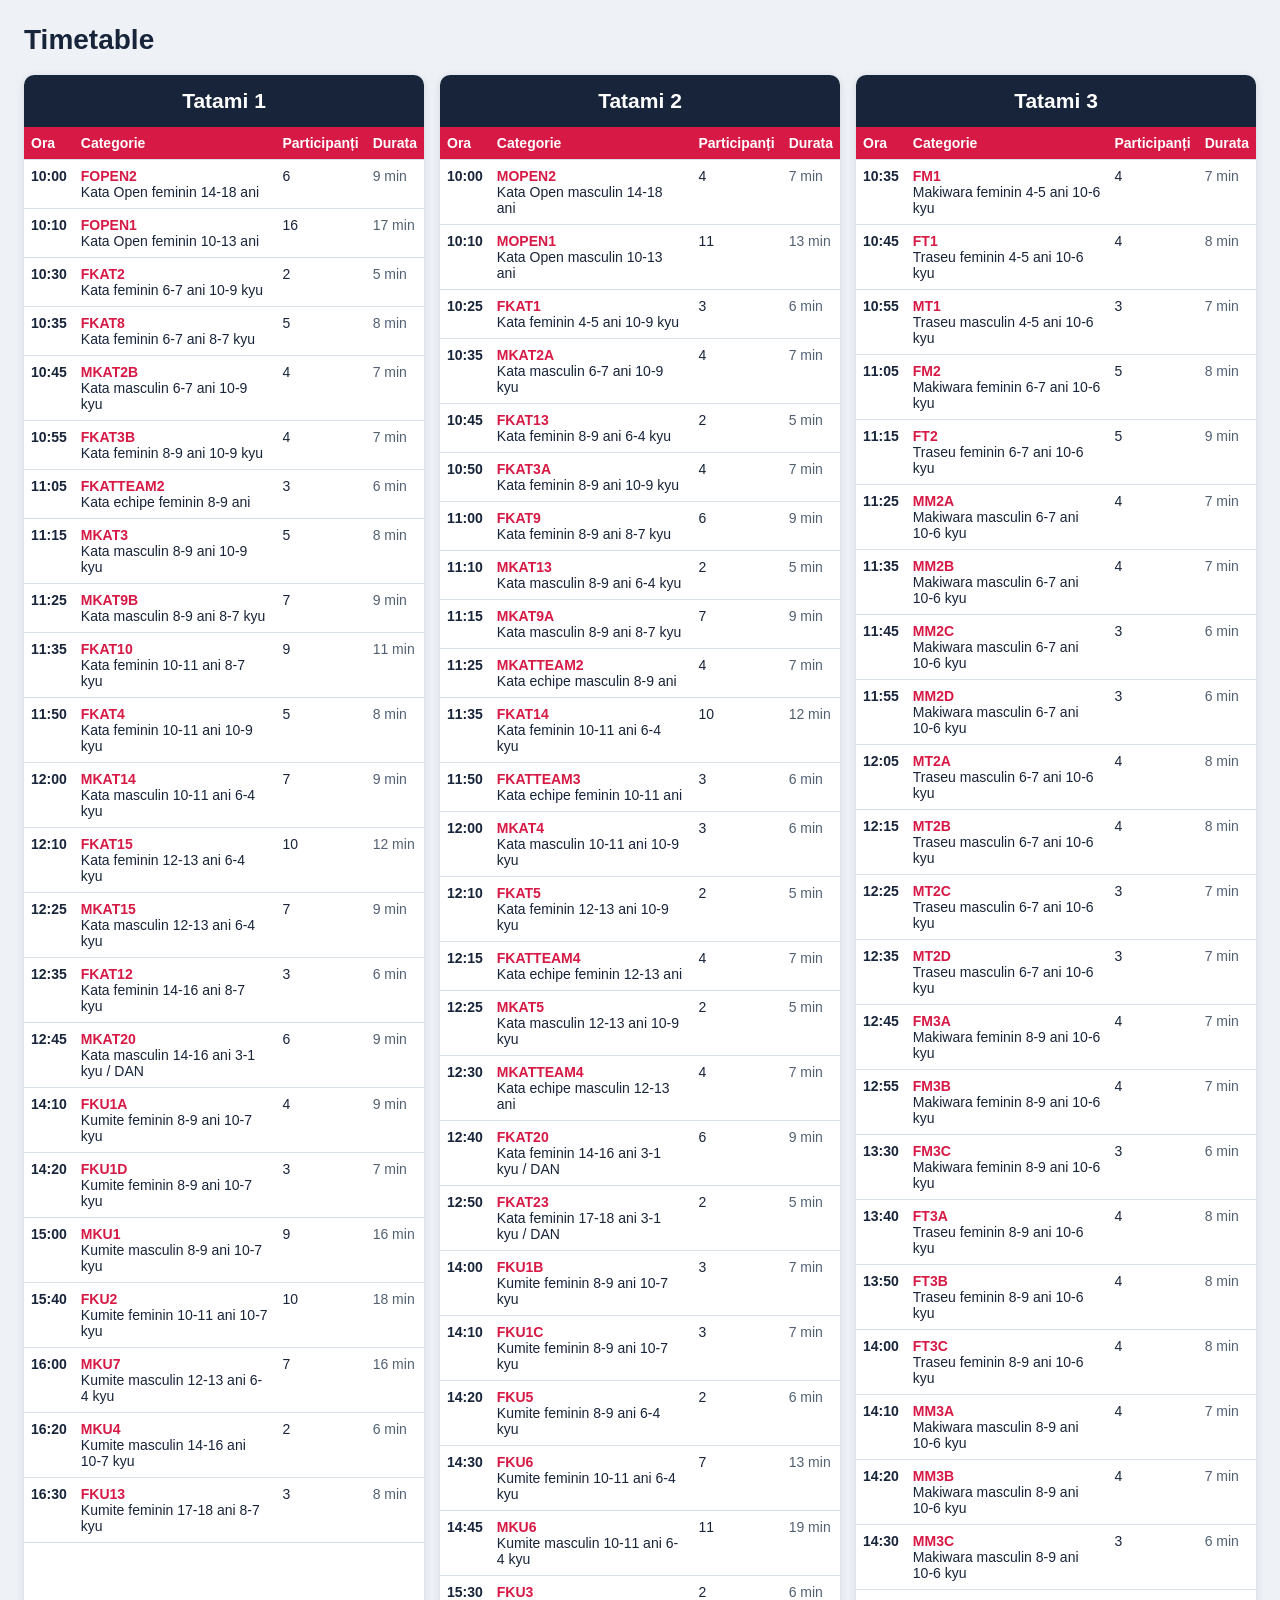
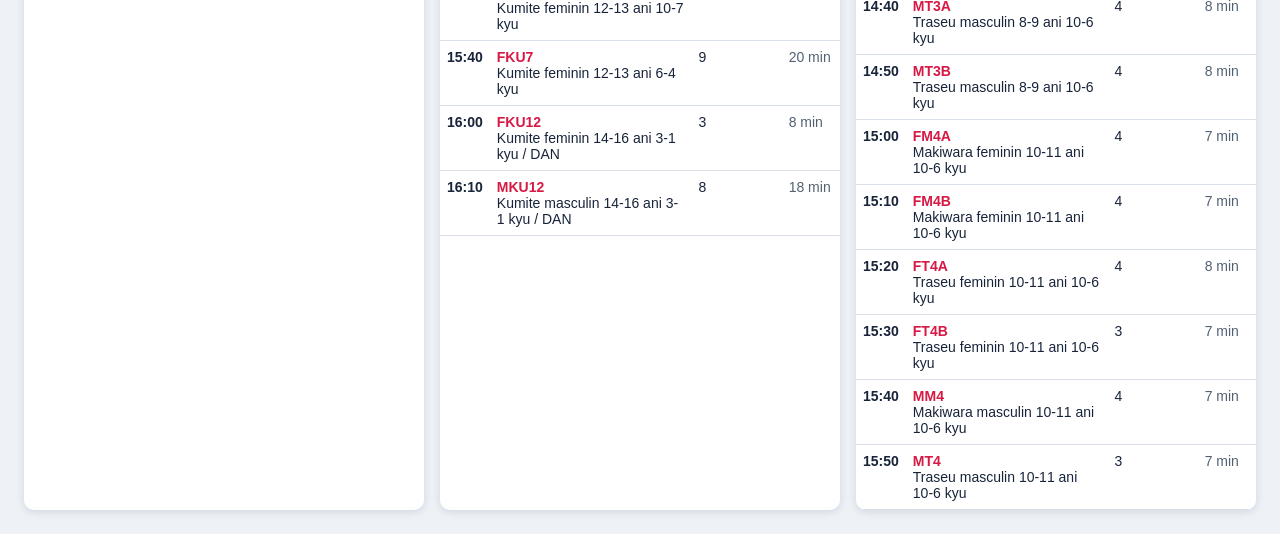
==== index.html @ 2281ba63 "Publish competition site Co-authored-by: Copilot <223556219+Copilot@users.noreply.github.com>" ====
<!doctype html><meta charset="utf-8"><title>Cupa Masaki Făgăraș</title><meta http-equiv="refresh" content="0; url=competitie/"><p><a href="competitie/">Timetable competiție</a> | <a href="cluburi/">Rapoarte cluburi</a></p>
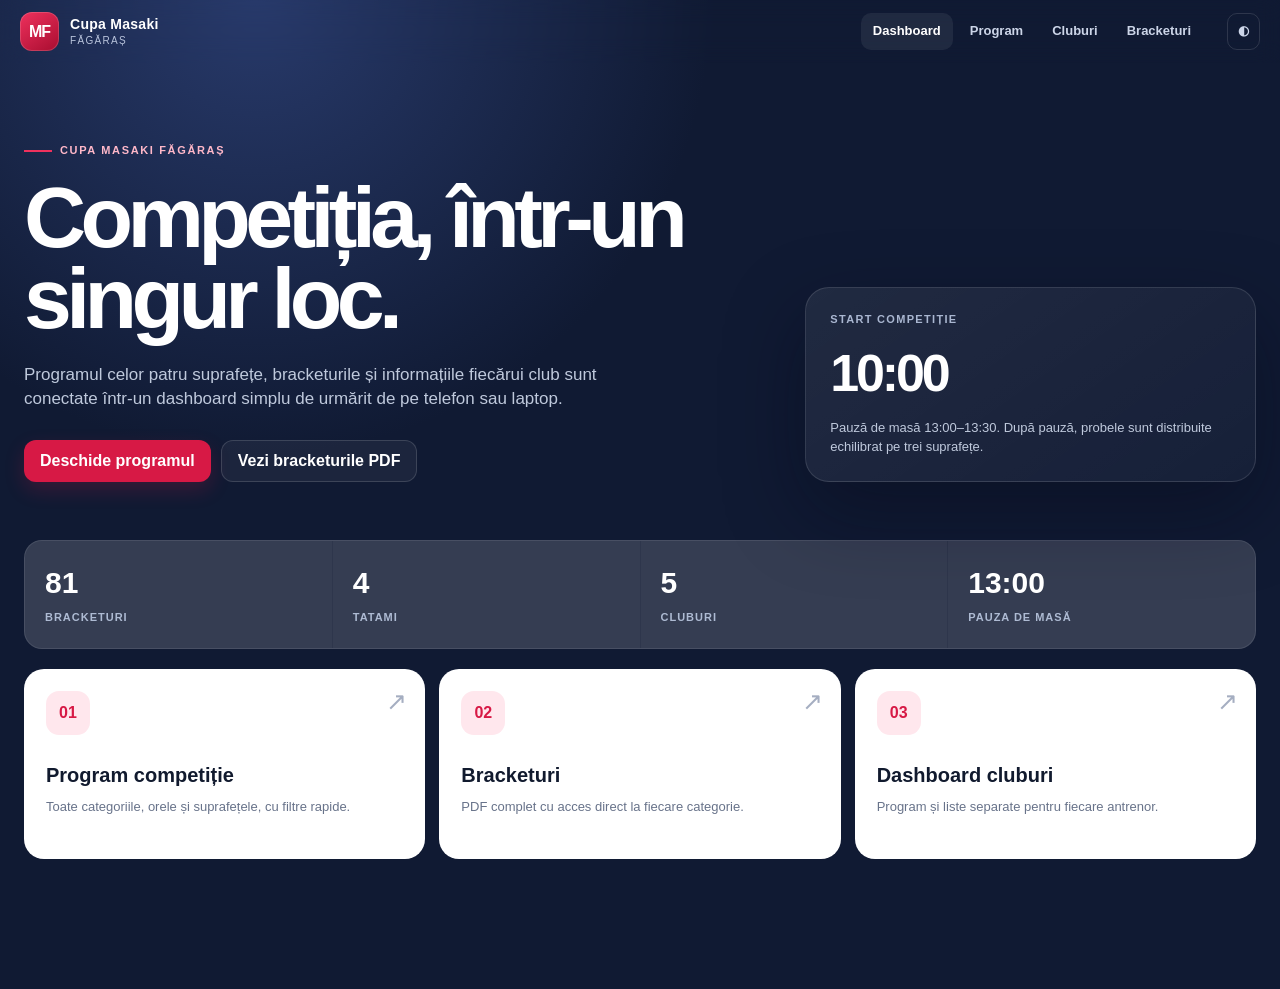
==== commit 624a9dda: "UPP" ====
--- a/index.html
+++ b/index.html
@@ -1 +1,19 @@
-<!doctype html><meta charset="utf-8"><title>Cupa Masaki Făgăraș</title><meta http-equiv="refresh" content="0; url=competitie/"><p><a href="competitie/">Timetable competiție</a> | <a href="cluburi/">Rapoarte cluburi</a></p>+<!doctype html>
+<html lang="ro"><head><meta charset="utf-8"><meta name="viewport" content="width=device-width,initial-scale=1"><meta name="theme-color" content="#101a33"><title>Cupa Masaki Făgăraș — Dashboard</title><link rel="stylesheet" href="assets/theme.css"></head>
+<body class="dashboard-page">
+<main>
+  <section class="dashboard-hero">
+    <div><span class="eyebrow">Cupa Masaki Făgăraș</span><h1>Competiția, într-un singur loc.</h1><p>Programul celor patru suprafețe, bracketurile și informațiile fiecărui club sunt conectate într-un dashboard simplu de urmărit de pe telefon sau laptop.</p><div class="hero-actions"><a class="btn btn-primary" href="competitie/">Deschide programul</a><a class="btn btn-secondary" href="bracketuri.pdf" target="_blank">Vezi bracketurile PDF</a></div></div>
+    <aside class="hero-panel"><div class="hero-panel-label">Start competiție</div><div class="hero-panel-time">10:00</div><p>Pauză de masă 13:00–13:30. După pauză, probele sunt distribuite echilibrat pe trei suprafețe.</p></aside>
+  </section>
+  <section class="dashboard-main">
+    <div class="dashboard-stats"><div class="dashboard-stat"><strong data-stat="categories">81</strong><span>bracketuri</span></div><div class="dashboard-stat"><strong>4</strong><span>tatami</span></div><div class="dashboard-stat"><strong>5</strong><span>cluburi</span></div><div class="dashboard-stat"><strong>13:00</strong><span>pauza de masă</span></div></div>
+    <div class="quick-grid">
+      <a class="quick-card" href="competitie/"><span class="quick-icon">01</span><h2>Program competiție</h2><p>Toate categoriile, orele și suprafețele, cu filtre rapide.</p></a>
+      <a class="quick-card" href="bracketuri.pdf" target="_blank"><span class="quick-icon">02</span><h2>Bracketuri</h2><p>PDF complet cu acces direct la fiecare categorie.</p></a>
+      <a class="quick-card" href="cluburi/"><span class="quick-icon">03</span><h2>Dashboard cluburi</h2><p>Program și liste separate pentru fiecare antrenor.</p></a>
+    </div>
+  </section>
+</main>
+<script src="assets/app.js"></script>
+</body></html>
--- a/assets/theme.css
+++ b/assets/theme.css
@@ -0,0 +1,26 @@
+:root{
+  --ink:#111a2e;--muted:#68738a;--paper:#f4f6fb;--card:#fff;--line:#dfe4ee;
+  --navy:#101a33;--navy-2:#1a2848;--red:#d71945;--red-2:#ef315d;--gold:#f0b429;
+  --blue:#356bd8;--green:#16845b;--shadow:0 14px 34px rgba(20,30,55,.10);
+  --radius:18px;--font:Inter,ui-sans-serif,-apple-system,BlinkMacSystemFont,"Segoe UI",sans-serif;
+}
+*{box-sizing:border-box}html{scroll-behavior:smooth}body{font-family:var(--font)!important;margin:0!important;background:var(--paper)!important;color:var(--ink)!important;line-height:1.45}
+a{color:inherit}button,input,select{font:inherit}.app-header{position:sticky;top:0;z-index:50;display:flex;align-items:center;gap:24px;padding:12px max(20px,calc((100vw - 1500px)/2));background:rgba(16,26,51,.96);color:#fff;box-shadow:0 8px 24px #0a102030;backdrop-filter:blur(12px)}
+body.has-shell{padding-bottom:50px}.brand{display:flex;align-items:center;gap:11px;text-decoration:none;white-space:nowrap}.brand-mark{display:grid;place-items:center;width:39px;height:39px;border-radius:12px;background:linear-gradient(145deg,var(--red-2),#a80d30);font-weight:900;letter-spacing:-1px;box-shadow:inset 0 0 0 1px #ffffff28}.brand-copy{display:flex;flex-direction:column;line-height:1.05}.brand-copy strong{font-size:14px;letter-spacing:.02em}.brand-copy small{font-size:10px;color:#b9c4dc;text-transform:uppercase;letter-spacing:.13em;margin-top:4px}
+.app-nav{display:flex;align-items:center;gap:5px;margin-left:auto}.app-nav a,.icon-button{padding:9px 12px;border-radius:10px;text-decoration:none;color:#ccd5e8;font-size:13px;font-weight:700;border:0;background:transparent;cursor:pointer}.app-nav a:hover,.app-nav a[aria-current="page"],.icon-button:hover{background:#ffffff12;color:#fff}.icon-button{border:1px solid #ffffff20;padding:8px 10px}
+body>h1,body>.page-title{max-width:1500px;margin:34px auto 8px!important;padding:0 24px;font-size:clamp(28px,3.2vw,46px);letter-spacing:-.045em;line-height:1.06;color:var(--ink)}
+.page-intro,.page-tools,.metric-strip,.dashboard-main,.dashboard-hero,.club-grid{max-width:1500px;margin-left:auto;margin-right:auto}.page-intro{padding:0 24px;color:var(--muted);font-size:15px;margin-bottom:20px}.page-tools{position:sticky;top:72px;z-index:30;display:flex;gap:10px;align-items:center;flex-wrap:wrap;margin-bottom:18px;padding:12px 24px;background:linear-gradient(var(--paper) 72%,transparent)}
+.control{display:flex;align-items:center;gap:8px;min-height:42px;background:var(--card);border:1px solid var(--line);border-radius:12px;padding:0 13px;box-shadow:0 4px 14px #111a2e0a}.control input,.control select{border:0;outline:0;background:transparent;color:var(--ink);min-width:160px}.control input{width:min(300px,55vw)}.control-label{font-size:12px;font-weight:800;color:var(--muted);text-transform:uppercase;letter-spacing:.06em}.btn{display:inline-flex;align-items:center;justify-content:center;gap:8px;min-height:42px;padding:0 16px;border:0;border-radius:12px;font-weight:800;text-decoration:none;cursor:pointer}.btn-primary{background:var(--red);color:#fff;box-shadow:0 8px 20px #d7194533}.btn-secondary{background:var(--card);color:var(--ink);border:1px solid var(--line)}.btn:hover{transform:translateY(-1px)}
+.metric-strip{display:grid;grid-template-columns:repeat(4,minmax(0,1fr));gap:12px;padding:0 24px;margin-bottom:24px}.metric{background:var(--card);border:1px solid var(--line);border-radius:15px;padding:16px 18px;box-shadow:0 5px 18px #111a2e08}.metric strong{display:block;font-size:25px;letter-spacing:-.04em}.metric span{display:block;color:var(--muted);font-size:12px;font-weight:700;margin-top:2px}
+.columns{max-width:1500px;margin:0 auto!important;padding:0 24px;display:grid!important;grid-template-columns:repeat(4,minmax(270px,1fr))!important;gap:14px!important;align-items:start}.column{background:var(--card)!important;border:1px solid var(--line);border-radius:var(--radius)!important;overflow:hidden;box-shadow:var(--shadow)!important}.column h2{position:static;z-index:4;margin:0!important;padding:15px 17px!important;background:linear-gradient(135deg,var(--navy),var(--navy-2))!important;color:#fff!important;text-align:left!important;font-size:16px;letter-spacing:-.01em}.column h2::before{content:"";display:inline-block;width:8px;height:8px;border-radius:50%;background:var(--gold);margin-right:9px;box-shadow:0 0 0 4px #f0b42922}.column table{font-size:12px}.column th{position:static;background:#edf0f7!important;color:#566179!important;text-transform:uppercase;font-size:9px;letter-spacing:.08em;padding:9px 7px!important}.column td{padding:9px 7px!important}.column tr:hover td{background:#f9faff}.column .time{font-size:12px;color:var(--navy)}.column .code a{display:inline-block;background:#ffe8ee;color:#b20d32!important;padding:2px 6px;border-radius:6px}.column .code+div{margin-top:4px;line-height:1.25;color:#46516a}.duration{font-size:10px}.break td{background:#fff5cd!important;color:#755000!important;padding:12px!important}.is-hidden{display:none!important}
+.category-block{max-width:1100px;margin:0 auto 12px!important;background:var(--card)!important;border:1px solid var(--line);border-radius:15px!important;overflow:hidden;box-shadow:0 7px 20px #111a2e0a!important}.category-title{padding:13px 16px!important;background:var(--navy)!important;color:#dfe6f4!important;font-size:13px;line-height:1.55}.category-title a{color:#fff!important;text-decoration:none;font-weight:800}.category-title a:hover{text-decoration:underline}.category-table th{background:#edf0f7!important;color:#526077!important;text-transform:uppercase;font-size:10px;letter-spacing:.06em}.category-table td{padding:10px 14px!important}.category-block.match-highlight{box-shadow:0 0 0 2px var(--red),var(--shadow)!important}.band{width:8px!important;border-radius:5px!important}.rosu{background:#fff0f2!important}.albastru{background:#eef3ff!important}
+body.club-page>section.category-block,body.club-list-page>div,body.club-list-page>table{margin-left:auto!important;margin-right:auto!important;max-width:1100px}.table-wrap{max-width:1500px;margin:0 auto;padding:0 24px;overflow:auto}.table-wrap table,body.club-list-page>table{background:var(--card);border-radius:14px;overflow:hidden;box-shadow:var(--shadow);border:1px solid var(--line)}
+table{border-collapse:separate!important;border-spacing:0;width:100%}th,td{border-bottom:1px solid var(--line)!important}th{background:var(--navy)!important;color:#fff!important}tr:last-child td{border-bottom:0!important}.hidden{display:none!important}
+.dashboard-page{background:radial-gradient(circle at 20% 0,#283a6b 0,transparent 32%),var(--navy)!important;color:#fff!important;min-height:100vh}.dashboard-page .app-header{background:transparent;box-shadow:none}.dashboard-hero{display:grid;grid-template-columns:1.25fr .75fr;gap:30px;padding:72px 24px 38px}.eyebrow{display:inline-flex;align-items:center;gap:8px;color:#ffb8c9;text-transform:uppercase;letter-spacing:.15em;font-size:11px;font-weight:900}.eyebrow::before{content:"";width:28px;height:2px;background:var(--red-2)}.dashboard-hero h1{font-size:clamp(45px,7vw,86px);line-height:.94;letter-spacing:-.065em;margin:18px 0 24px;max-width:850px}.dashboard-hero p{max-width:650px;color:#bfc9dc;font-size:17px}.hero-actions{display:flex;gap:10px;flex-wrap:wrap;margin-top:28px}.dashboard-page .btn-secondary{background:#ffffff0d;color:#fff;border-color:#ffffff24}.hero-panel{align-self:end;background:linear-gradient(145deg,#ffffff12,#ffffff07);border:1px solid #ffffff1f;border-radius:24px;padding:24px;box-shadow:0 30px 80px #05081766}.hero-panel-label{color:#aab7d1;font-size:11px;text-transform:uppercase;letter-spacing:.12em;font-weight:800}.hero-panel-time{font-size:52px;font-weight:900;letter-spacing:-.06em;margin:8px 0}.hero-panel p{font-size:13px;margin:0}.dashboard-main{padding:0 24px 80px}.quick-grid{display:grid;grid-template-columns:repeat(4,1fr);gap:14px}.quick-card{position:relative;min-height:190px;padding:22px;background:#fff;color:var(--ink);border-radius:20px;text-decoration:none;overflow:hidden;transition:.2s transform,.2s box-shadow}.quick-card:hover{transform:translateY(-4px);box-shadow:0 24px 50px #05081755}.quick-card::after{content:"↗";position:absolute;right:18px;top:14px;font-size:25px;color:#a5aec1}.quick-icon{display:grid;place-items:center;width:44px;height:44px;border-radius:13px;background:#ffe7ed;color:var(--red);font-weight:900;margin-bottom:26px}.quick-card h2{font-size:20px;margin:0 0 8px}.quick-card p{font-size:13px;color:var(--muted);margin:0}.dashboard-stats{display:grid;grid-template-columns:repeat(4,1fr);gap:1px;margin:20px 0;background:#ffffff20;border:1px solid #ffffff20;border-radius:18px;overflow:hidden}.dashboard-stat{padding:20px;background:#ffffff09}.dashboard-stat strong{display:block;font-size:30px}.dashboard-stat span{font-size:11px;color:#aebbd3;text-transform:uppercase;letter-spacing:.09em;font-weight:800}
+.club-grid{padding:0 24px;display:grid;grid-template-columns:repeat(3,1fr);gap:14px}.club-grid li{list-style:none;background:var(--card);border:1px solid var(--line);border-radius:16px;padding:18px;box-shadow:0 6px 18px #111a2e0a}.club-grid li:first-child{grid-column:1/-1}.club-grid b{display:block;font-size:16px;margin-bottom:10px}.club-grid a{display:inline-flex;margin-right:6px;padding:7px 10px;background:#f0f3f9;border-radius:9px;text-decoration:none;font-size:12px;font-weight:800}.empty-state{max-width:700px;margin:30px auto;padding:30px;text-align:center;color:var(--muted);background:var(--card);border:1px dashed #b9c1d1;border-radius:16px}
+body.dark-mode{--ink:#edf1fa;--muted:#aab4c7;--paper:#0d1426;--card:#151f35;--line:#29344d;--navy:#0a1020;--navy-2:#1a2848;--shadow:0 15px 35px #0005}body.dark-mode .control input,body.dark-mode .control select{color:#fff}body.dark-mode .column th,body.dark-mode .category-table th{background:#202c44!important;color:#b9c4d8!important}body.dark-mode .column tr:hover td{background:#1a263d}body.dark-mode .column .code+div{color:#bdc6d8}body.dark-mode .btn-secondary{color:#fff}body.dark-mode .club-grid a{background:#202c44}
+@media(min-width:1181px){.quick-grid{grid-template-columns:repeat(3,minmax(0,1fr))}}
+@media(max-width:1180px){.columns{grid-template-columns:repeat(2,minmax(280px,1fr))!important}.quick-grid{grid-template-columns:repeat(2,1fr)}.column h2,.column th{position:static}}
+@media(max-width:760px){.app-header{gap:10px;padding:10px 14px}.brand-copy{display:none}.app-nav{position:fixed;left:10px;right:10px;bottom:10px;z-index:80;justify-content:space-around;padding:5px;background:rgba(16,26,51,.97);border:1px solid #ffffff1c;border-radius:14px;box-shadow:0 12px 34px #0008}.app-nav a{font-size:11px;padding:8px}.page-tools{top:58px;padding:10px 14px}.metric-strip{grid-template-columns:repeat(2,1fr);padding:0 14px}.columns{grid-template-columns:1fr!important;padding:0 12px}.dashboard-hero{grid-template-columns:1fr;padding-top:42px}.dashboard-hero h1{font-size:48px}.quick-grid{grid-template-columns:1fr}.dashboard-stats{grid-template-columns:repeat(2,1fr)}.club-grid{grid-template-columns:1fr;padding:0 14px}.control{flex:1}.control input{width:100%;min-width:0}body>h1,body>.page-title{padding:0 16px;margin-top:24px!important}.page-intro{padding:0 16px}.category-block{margin-left:10px!important;margin-right:10px!important}.hero-panel{display:none}}
+@media(max-width:760px){html,body{max-width:100%;overflow-x:hidden}.app-header{min-height:58px}.page-tools{gap:8px}.page-tools .control:first-child{flex-basis:100%;min-width:0}.page-tools .control input{min-width:0}.page-tools .btn{flex:1 1 auto;padding:0 10px;font-size:12px}.category-block{width:calc(100% - 20px);max-width:calc(100% - 20px)}.category-title{overflow-wrap:anywhere}.category-table{table-layout:fixed}.category-table td,.category-table th{overflow-wrap:anywhere}body>h1,body>.page-title{overflow-wrap:anywhere;font-size:clamp(25px,7vw,38px)}.app-nav a{font-size:10px;padding:8px 6px}.brand{margin-right:auto}}
+@media print{.app-header,.page-tools,.hero-actions,.icon-button{display:none!important}body{background:#fff!important}.columns{display:block!important;padding:0}.column,.category-block{box-shadow:none!important;break-inside:avoid;margin-bottom:14px!important}.column h2,.column th{position:static}.category-block{max-width:none}a{text-decoration:none}.metric-strip{display:none}}
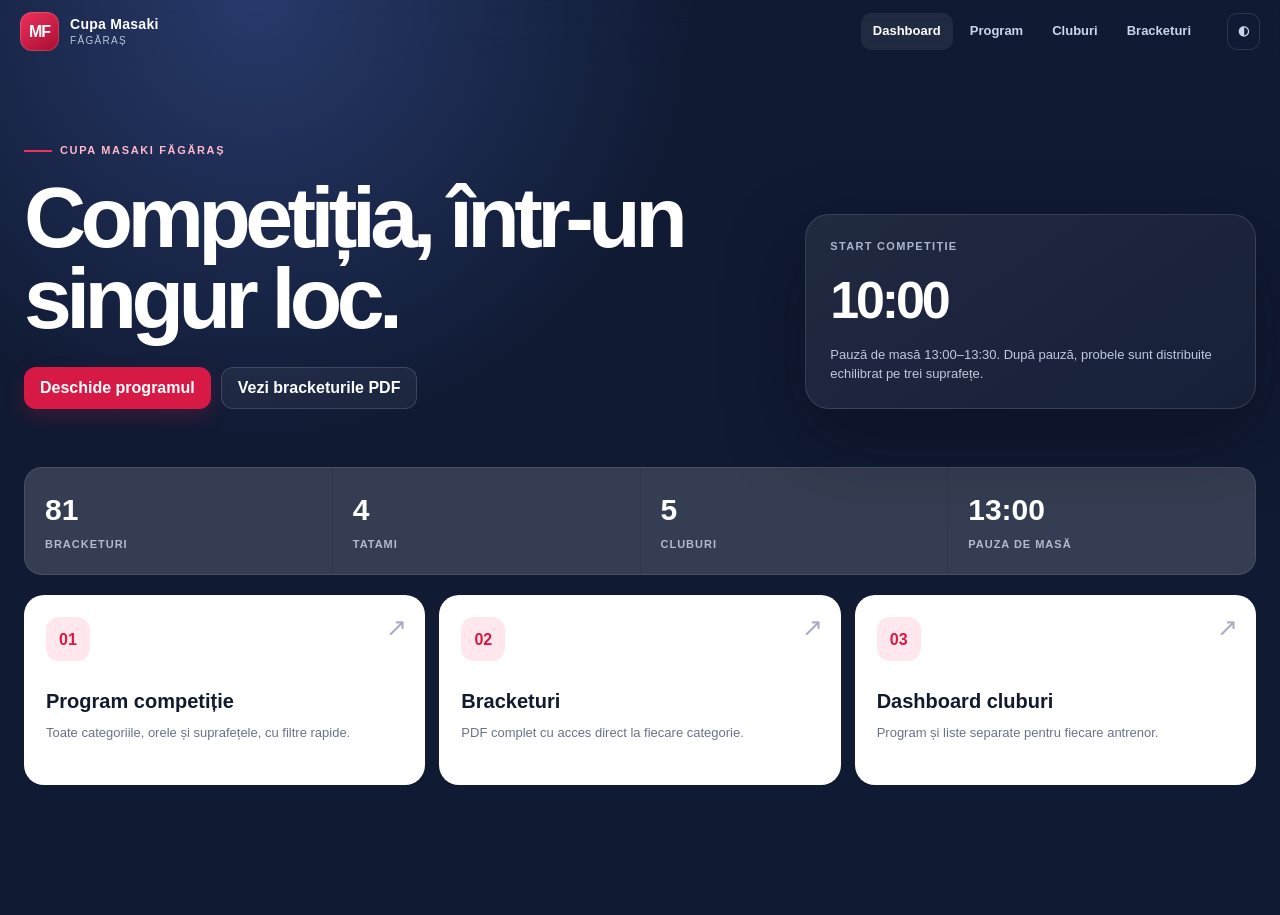
==== commit 12bfcc5d: "PUSH" ====
--- a/index.html
+++ b/index.html
@@ -3,7 +3,7 @@
 <body class="dashboard-page">
 <main>
   <section class="dashboard-hero">
-    <div><span class="eyebrow">Cupa Masaki Făgăraș</span><h1>Competiția, într-un singur loc.</h1><p>Programul celor patru suprafețe, bracketurile și informațiile fiecărui club sunt conectate într-un dashboard simplu de urmărit de pe telefon sau laptop.</p><div class="hero-actions"><a class="btn btn-primary" href="competitie/">Deschide programul</a><a class="btn btn-secondary" href="bracketuri.pdf" target="_blank">Vezi bracketurile PDF</a></div></div>
+    <div><span class="eyebrow">Cupa Masaki Făgăraș</span><h1>Competiția, într-un singur loc.</h1><p></p><div class="hero-actions"><a class="btn btn-primary" href="competitie/">Deschide programul</a><a class="btn btn-secondary" href="bracketuri.pdf" target="_blank">Vezi bracketurile PDF</a></div></div>
     <aside class="hero-panel"><div class="hero-panel-label">Start competiție</div><div class="hero-panel-time">10:00</div><p>Pauză de masă 13:00–13:30. După pauză, probele sunt distribuite echilibrat pe trei suprafețe.</p></aside>
   </section>
   <section class="dashboard-main">
